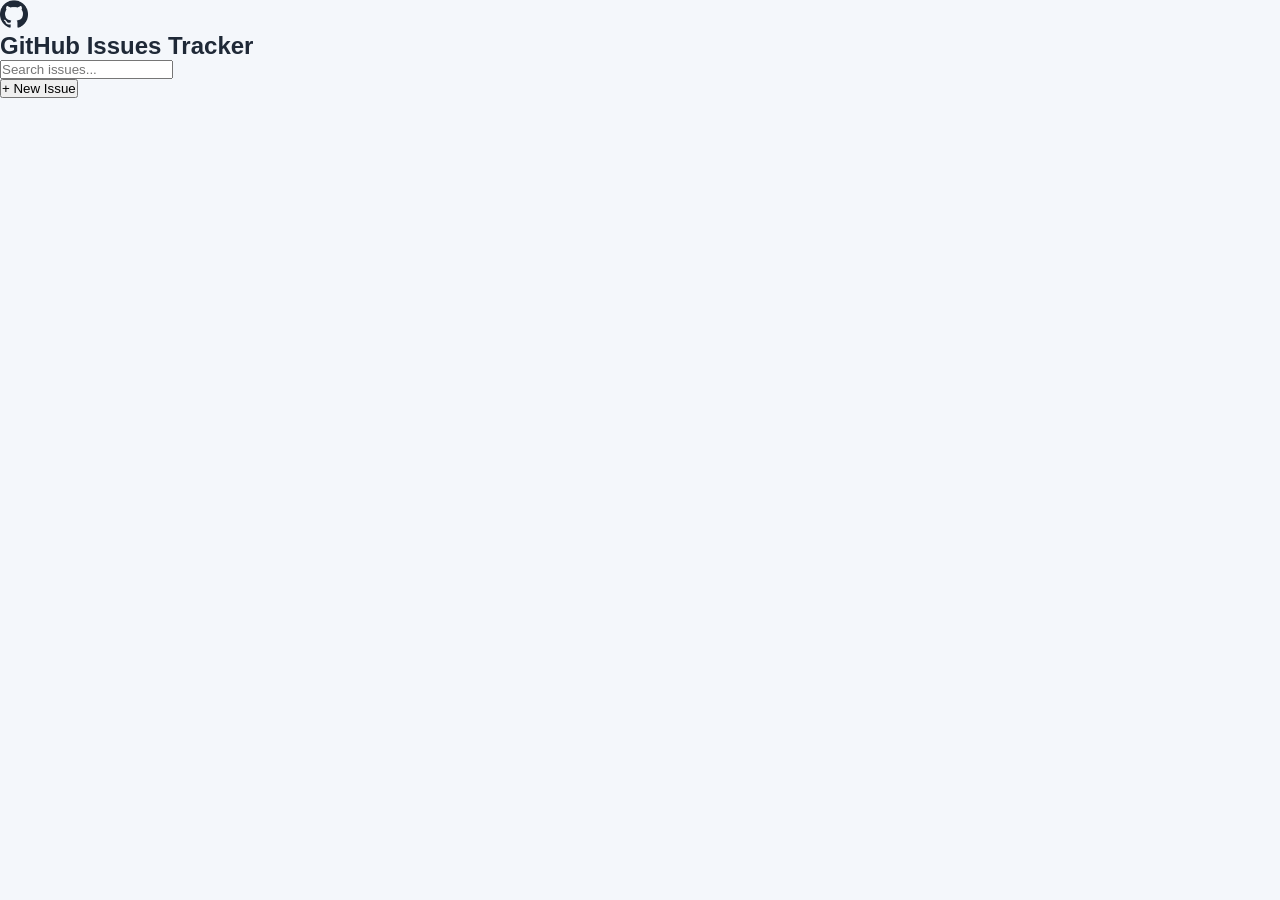
==== index.html @ 27a24b1f "design navber header shell container featuring live search input components" ====
<!DOCTYPE html>
<html lang="en">
<head>
    <meta charset="UTF-8">
    <meta name="viewport" content="width=device-width, initial-scale=1.0">
    <title>GitHub Issues Tracker</title>
    <link rel="stylesheet" href="style.css">


</head>
<body>
    <nav>
    <div class="nav-left">
       
        <img src="assets/github-logo.png" alt="GitHub Logo" height="28" width="28">
        <h2>GitHub Issues Tracker</h2>
    </div>

    <div class="nav-right">
        <div class="search-container">
            <input type="text" id="searchInput" placeholder="Search issues...">
            <button id="searchBtn" style="display: none;"></button>
        </div>
        <button class="new-issue-btn">+ New Issue</button>
    </div>
</nav>



















</body>
</html>
---- style.css ----
* {
    margin: 0;
    padding: 0;
    box-sizing: border-box;
    font-family: -apple-system, BlinkMacSystemFont, "Segoe UI", Roboto, Arial, sans-serif;
}

body {
    background: #f4f7fb;
    color: #1f2937;
}








.login-container {
    width: 420px;
    max-width: 90%;
    margin: 80px auto;
    background: #ffffff;
    padding: 40px 35px;
    border-radius: 12px;
    text-align: center;
    box-shadow: 0 4px 20px rgba(0, 0, 0, 0.08);
    border: 1px solid #e5e7eb;
}

.brand-logo {
    display: flex;
    justify-content: center;
    margin-bottom: 20px;
}

.login-container h1 {
    font-size: 24px;
    font-weight: 700;
    color: #111827;
    margin-bottom: 8px;
}

.login-container p {
    color: #6b7280;
    font-size: 14px;
    margin-bottom: 24px;
}

.login-container input {
    width: 100%;
    padding: 12px 16px;
    margin-bottom: 16px;
    border: 1px solid #d1d5db;
    border-radius: 6px;
    outline: none;
    font-size: 14px;
    background: #f9fafb;
    transition: border-color 0.2s;
}

.login-container input:focus {
    border-color: #4f46e5;
    background: #ffffff;
}

.login-container button {
    width: 100%;
    padding: 12px;
    background: #4f46e5;
    color: white;
    border: none;
    border-radius: 6px;
    cursor: pointer;
    font-weight: 600;
    font-size: 15px;
    transition: background 0.2s;
}

.login-container button:hover {
    background: #4338ca;
}

.demo {
    margin-top: 25px;
    padding: 15px;
    background: #f8fafc;
    border: 1px solid #f1f5f9;
    border-radius: 8px;
    font-size: 13px;
    color: #4b5563;
    text-align: left;
}

.demo p {
    margin-bottom: 6px !important;
    color: #4b5563;
}

.demo p:last-child {
    margin-bottom: 0 !important;
}




.divider {
  margin: 18px 0 14px;
  font-size: 12px;
  color: #999;
  position: relative;
}

.divider::before,
.divider::after {
  content: '';
  position: absolute;
  top: 50%;
  width: 42%;
  height: 1px;
  background: #ddd;
}

.divider::before { left: 0; }
.divider::after { right: 0; }
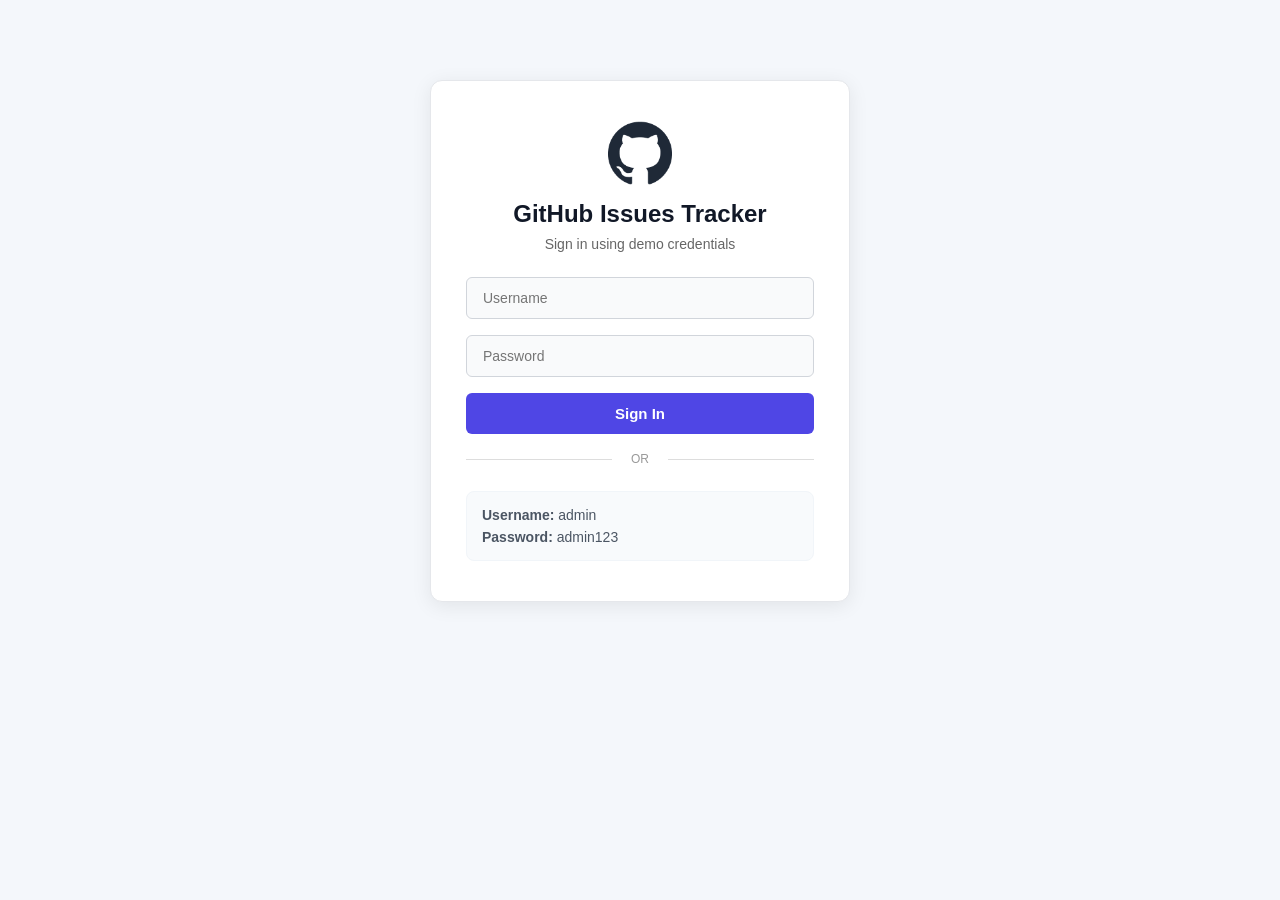
==== commit 6b73763d: "Construct main content dashboard layout framing tab filters, stats legend, loader, and issue grid co" ====
--- a/index.html
+++ b/index.html
@@ -26,21 +26,51 @@
 </nav>
 
 
+<div class="container">
+    <div class="tabs-box">
+        <div class="tabs">
+            <button id="allBtn" class="tab active">All</button>
+            <button id="openBtn" class="tab">Open</button>
+            <button id="closedBtn" class="tab">Closed</button>
+        </div>
+    </div>
+
+   
+    <div class="stats">
+        <div class="stats-info">
+           
+            <img src="assets/Aperture.png" alt="Icon" class="grid-icon" style="width: 38px; height: 38px; padding: 0; display: block; object-fit: contain;">
+            <div>
+                <h3><span id="issueCount">0</span> Issues</h3>
+                <p>Track and manage your project issues</p>
+            </div>
+        </div>
+        <div class="stats-legend">
+            
+            <span class="legend-item" style="gap: 8px;">
+                <img src="assets/Open-Status.png" alt="Open Status Indicator" height="14" style="object-fit: contain;"> 
+                <span id="openCount">Open: 0</span>
+            </span>
+            <span class="legend-item" style="gap: 8px;">
+                <img src="assets/Closed- Status .png" alt="Closed Status Indicator" height="14" style="object-fit: contain;"> 
+                <span id="closedCount">Closed: 0</span>
+            </span>
+        </div>
+    </div>
+
+    <div id="loader">Loading Issues...</div>
+    <div id="issuesContainer" class="issues-grid"></div>
+</div>
 
 
 
 
+<dialog id="issueModal">
+    <div id="modalContent"></div>
+</dialog>
 
 
-
-
-
-
-
-
-
-
-
+<script src="script.js"></script>
 
 
 </body>
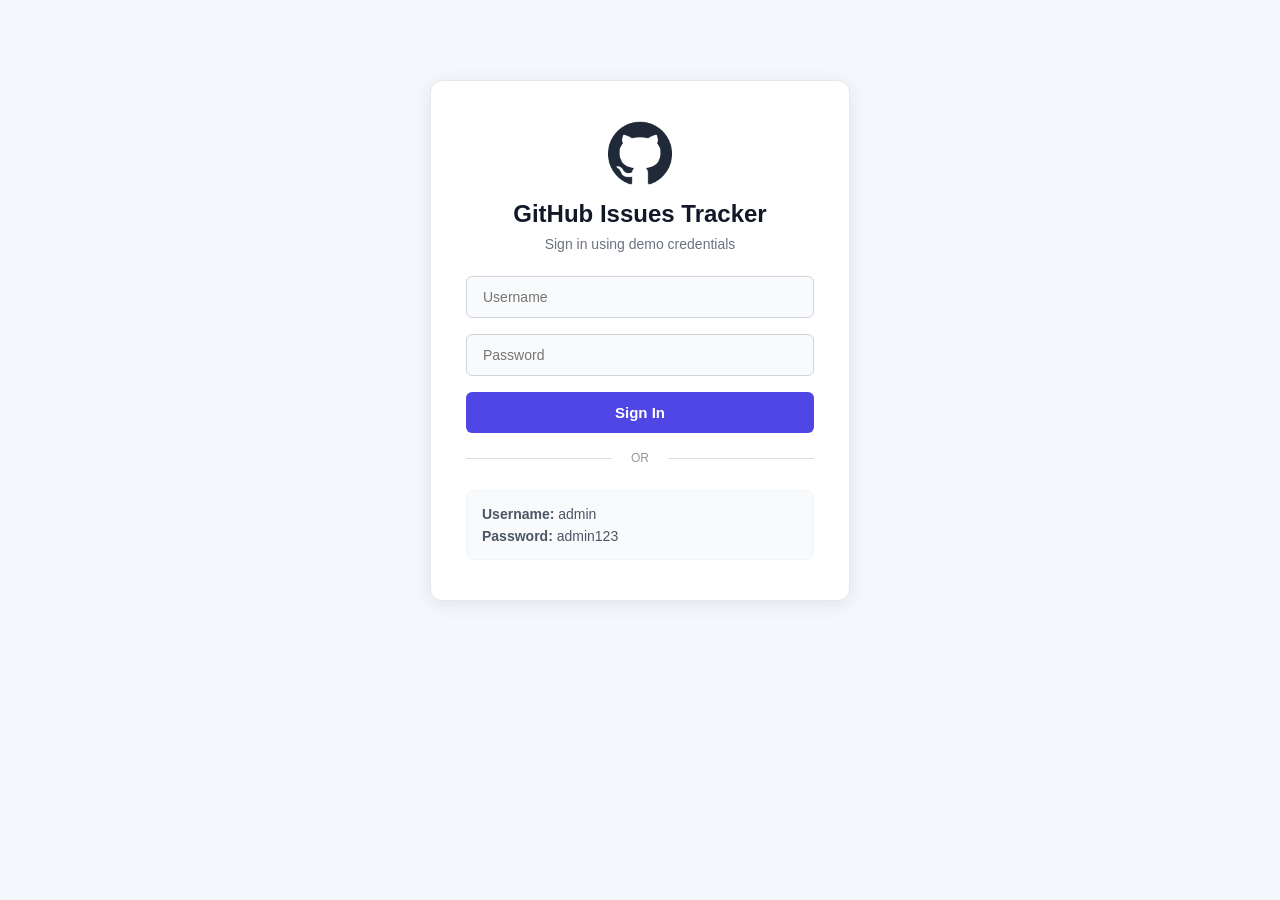
==== commit f1527a97: "Refactor login.html styles and structure" ====
--- a/index.html
+++ b/index.html
@@ -3,75 +3,47 @@
 <head>
     <meta charset="UTF-8">
     <meta name="viewport" content="width=device-width, initial-scale=1.0">
-    <title>GitHub Issues Tracker</title>
+    <title>Login - GitHub Issues Tracker</title>
     <link rel="stylesheet" href="style.css">
-
-
+    <style>
+        .brand-logo {
+            display: flex;
+            justify-content: center;
+            margin-bottom: 15px;
+        }
+        .login-instruction {
+            font-size: 14px;
+            color: #666;
+            margin-bottom: 25px;
+        }
+    </style>
 </head>
 <body>
-    <nav>
-    <div class="nav-left">
+
+    <div class="login-container">
+        
+        <div class="brand-logo">
+            <img src="assets/github-logo.png" alt="GitHub Logo" height="64" width="64">
+        </div>
+        
+        <h1>GitHub Issues Tracker</h1>
+        <p class="login-instruction">Sign in using demo credentials</p>
+
+        
+        <input type="text" id="username" placeholder="Username">
+        <input type="password" id="password" placeholder="Password">
+
+        <button id="loginBtn">Sign In</button>
+        
+         <div class="divider">OR</div>
+
        
-        <img src="assets/github-logo.png" alt="GitHub Logo" height="28" width="28">
-        <h2>GitHub Issues Tracker</h2>
-    </div>
-
-    <div class="nav-right">
-        <div class="search-container">
-            <input type="text" id="searchInput" placeholder="Search issues...">
-            <button id="searchBtn" style="display: none;"></button>
-        </div>
-        <button class="new-issue-btn">+ New Issue</button>
-    </div>
-</nav>
-
-
-<div class="container">
-    <div class="tabs-box">
-        <div class="tabs">
-            <button id="allBtn" class="tab active">All</button>
-            <button id="openBtn" class="tab">Open</button>
-            <button id="closedBtn" class="tab">Closed</button>
+        <div class="demo">
+            <p><b>Username:</b> admin</p>
+            <p><b>Password:</b> admin123</p>
         </div>
     </div>
 
-   
-    <div class="stats">
-        <div class="stats-info">
-           
-            <img src="assets/Aperture.png" alt="Icon" class="grid-icon" style="width: 38px; height: 38px; padding: 0; display: block; object-fit: contain;">
-            <div>
-                <h3><span id="issueCount">0</span> Issues</h3>
-                <p>Track and manage your project issues</p>
-            </div>
-        </div>
-        <div class="stats-legend">
-            
-            <span class="legend-item" style="gap: 8px;">
-                <img src="assets/Open-Status.png" alt="Open Status Indicator" height="14" style="object-fit: contain;"> 
-                <span id="openCount">Open: 0</span>
-            </span>
-            <span class="legend-item" style="gap: 8px;">
-                <img src="assets/Closed- Status .png" alt="Closed Status Indicator" height="14" style="object-fit: contain;"> 
-                <span id="closedCount">Closed: 0</span>
-            </span>
-        </div>
-    </div>
-
-    <div id="loader">Loading Issues...</div>
-    <div id="issuesContainer" class="issues-grid"></div>
-</div>
-
-
-
-
-<dialog id="issueModal">
-    <div id="modalContent"></div>
-</dialog>
-
-
-<script src="script.js"></script>
-
-
+    <script src="login.js"></script>
 </body>
-</html>+</html>
--- a/style.css
+++ b/style.css
@@ -1,3 +1,6 @@
+
+
+
 * {
     margin: 0;
     padding: 0;
@@ -9,6 +12,8 @@
     background: #f4f7fb;
     color: #1f2937;
 }
+
+
 
 
 
@@ -128,3 +133,388 @@
 
 
 
+
+
+
+
+nav {
+    background: white;
+    padding: 12px 4%;
+    display: flex;
+    justify-content: space-between;
+    align-items: center;
+    box-shadow: 0 1px 4px rgba(0,0,0,0.05);
+}
+
+.nav-left {
+    display: flex;
+    align-items: center;
+    gap: 12px;
+}
+
+.nav-left h2 {
+    font-size: 16px;
+    font-weight: 600;
+}
+
+.nav-right {
+    display: flex;
+    align-items: center;
+    gap: 15px;
+}
+
+.search-container {
+    position: relative;
+    display: flex;
+    align-items: center;
+}
+
+nav input {
+    padding: 8px 12px;
+    border: 1px solid #e5e7eb;
+    border-radius: 6px;
+    width: 240px;
+    background: #f9fafb;
+    outline: none;
+    font-size: 14px;
+}
+
+.new-issue-btn {
+    padding: 8px 16px;
+    background: #4f46e5;
+    color: white;
+    border: none;
+    border-radius: 6px;
+    font-size: 14px;
+    font-weight: 500;
+    cursor: pointer;
+}
+
+
+
+
+
+
+.container {
+    width: 92%;
+    max-width: 1300px;
+    margin: 25px auto;
+}
+
+.tabs-box {
+    background: white;
+    padding: 15px;
+    border-radius: 8px;
+    border: 1px dashed #cbd5e1;
+    margin-bottom: 20px;
+}
+
+.tabs {
+    display: flex;
+    background: #f1f5f9;
+    padding: 4px;
+    border-radius: 6px;
+    width: fit-content;
+}
+
+.tab {
+    padding: 6px 24px;
+    border: none;
+    border-radius: 4px;
+    background: transparent;
+    cursor: pointer;
+    font-size: 14px;
+    font-weight: 500;
+    color: #64748b;
+    transition: 0.2s;
+}
+
+.active {
+    background: #4f46e5;
+    color: white;
+}
+
+.stats {
+    background: white;
+    padding: 16px 20px;
+    border-radius: 8px;
+    border: 1px dashed #cbd5e1;
+    margin-bottom: 25px;
+    display: flex;
+    justify-content: space-between;
+    align-items: center;
+}
+
+.stats-info {
+    display: flex;
+    align-items: center;
+    gap: 15px;
+}
+
+.stats-info h3 {
+    font-size: 18px;
+    font-weight: 700;
+}
+
+.stats-info p {
+    font-size: 13px;
+    color: #6b7280;
+}
+
+.stats-legend {
+    display: flex;
+    gap: 20px;
+    font-size: 14px;
+    font-weight: 500;
+}
+
+.legend-item {
+    display: flex;
+    align-items: center;
+    gap: 6px;
+}
+
+#loader {
+    text-align: center;
+    font-size: 16px;
+    padding: 30px;
+    color: #4f46e5;
+    font-weight: 600;
+}
+
+.issues-grid {
+    display: grid;
+    grid-template-columns: repeat(4, 1fr);
+    gap: 20px;
+    border: 1px dashed #cbd5e1;
+    padding: 20px;
+    border-radius: 8px;
+}
+
+
+
+
+
+
+
+
+
+
+.card {
+    background: white;
+    border-radius: 8px;
+    padding: 16px;
+    cursor: pointer;
+    box-shadow: 0 1px 3px rgba(0,0,0,0.05);
+    display: flex;
+    flex-direction: column;
+    position: relative;
+    transition: transform 0.2s, box-shadow 0.2s;
+}
+
+.card:hover {
+    transform: translateY(-2px);
+    box-shadow: 0 4px 12px rgba(0,0,0,0.08);
+}
+
+.open-card { border-top: 4px solid #10b981; }
+.closed-card { border-top: 4px solid #8b5cf6; }
+
+.priority-flag {
+    align-self: flex-end;
+    font-size: 11px;
+    font-weight: 700;
+    color: #9ca3af;
+    letter-spacing: 0.5px;
+    margin-bottom: 6px;
+}
+
+.card h3 {
+    font-size: 14px;
+    font-weight: 600;
+    line-height: 1.4;
+    margin-bottom: 8px;
+    color: #111827;
+}
+
+.card .description-text {
+    font-size: 12px;
+    color: #6b7280;
+    line-height: 1.5;
+    margin-bottom: 12px;
+    flex-grow: 1;
+}
+
+.badges-row {
+    display: flex;
+    flex-wrap: wrap;
+    gap: 6px;
+    margin-bottom: 12px;
+}
+
+.tag {
+    font-size: 11px;
+    padding: 3px 8px;
+    border-radius: 4px;
+    font-weight: 600;
+}
+.tag-bug { background: #fee2e2; color: #ef4444; }
+.tag-help { background: #fef3c7; color: #d97706; }
+.tag-enhancement { background: #dcfce7; color: #16a34a; }
+.tag-default { background: #f3f4f6; color: #4b5563; }
+
+.card-footer {
+    border-top: 1px solid #f3f4f6;
+    padding-top: 10px;
+    font-size: 11px;
+    color: #9ca3af;
+}
+
+.card-footer p { margin-top: 3px; }
+
+
+
+
+
+
+
+
+
+
+
+dialog {
+    width: 580px;
+    max-width: 90%;
+    border: none;
+    border-radius: 12px;
+    box-shadow: 0 12px 30px rgba(0, 0, 0, 0.15);
+    margin: auto;
+    outline: none;
+}
+
+dialog::backdrop {
+    background: rgba(15, 23, 42, 0.4);
+    -webkit-backdrop-filter: blur(2px);
+    backdrop-filter: blur(2px);
+}
+
+.modal-body { padding: 24px; }
+
+.modal-header h2 {
+    font-size: 18px;
+    font-weight: 600;
+    color: #111827;
+    margin-bottom: 12px;
+}
+
+.modal-meta-row {
+    display: flex;
+    align-items: center;
+    gap: 8px;
+    margin-bottom: 16px;
+}
+
+.status-badge {
+    font-size: 12px;
+    padding: 4px 10px;
+    border-radius: 20px;
+    font-weight: 600;
+    color: white;
+}
+.status-open { background: #10b981; }
+.status-closed { background: #8b5cf6; }
+
+.modal-meta-text {
+    font-size: 13px;
+    color: #6b7280;
+}
+
+.modal-tags {
+    display: flex;
+    gap: 6px;
+    margin-bottom: 20px;
+}
+
+.modal-desc {
+    font-size: 14px;
+    color: #374151;
+    line-height: 1.6;
+    background: #f9fafb;
+    padding: 16px;
+    border-radius: 8px;
+    margin-bottom: 24px;
+}
+
+.modal-grid-info {
+    display: grid;
+    grid-template-columns: 1fr 1fr;
+    gap: 20px;
+    border-top: 1px solid #f3f4f6;
+    padding-top: 20px;
+    margin-bottom: 24px;
+}
+
+.info-block label {
+    display: block;
+    font-size: 12px;
+    color: #9ca3af;
+    margin-bottom: 6px;
+    font-weight: 500;
+}
+
+.info-block .value {
+    font-size: 14px;
+    font-weight: 600;
+    color: #111827;
+}
+
+.priority-pill {
+    display: inline-block;
+    padding: 4px 14px;
+    border-radius: 20px;
+    font-size: 11px;
+    font-weight: 700;
+    color: white;
+    text-transform: uppercase;
+}
+.prio-high { background: #ef4444; }
+.prio-medium { background: #f59e0b; }
+.prio-low { background: #6b7280; }
+
+.modal-footer {
+    display: flex;
+    justify-content: flex-end;
+}
+
+.modal-close-btn {
+    padding: 8px 20px;
+    background: #4f46e5;
+    color: white;
+    border: none;
+    border-radius: 6px;
+    font-weight: 600;
+    font-size: 13px;
+    cursor: pointer;
+    transition: background 0.2s;
+}
+
+.modal-close-btn:hover { background: #4338ca; }
+
+
+
+
+
+
+
+
+
+
+@media (max-width: 1200px) { .issues-grid { grid-template-columns: repeat(3, 1fr); } }
+@media (max-width: 900px) { .issues-grid { grid-template-columns: repeat(2, 1fr); } }
+@media (max-width: 600px) {
+    nav { flex-direction: column; gap: 12px; text-align: center; }
+    nav input { width: 100%; }
+    .stats { flex-direction: column; align-items: flex-start; gap: 12px; }
+    .issues-grid { grid-template-columns: 1fr; }
+    .modal-grid-info { grid-template-columns: 1fr; gap: 12px; }
+}
